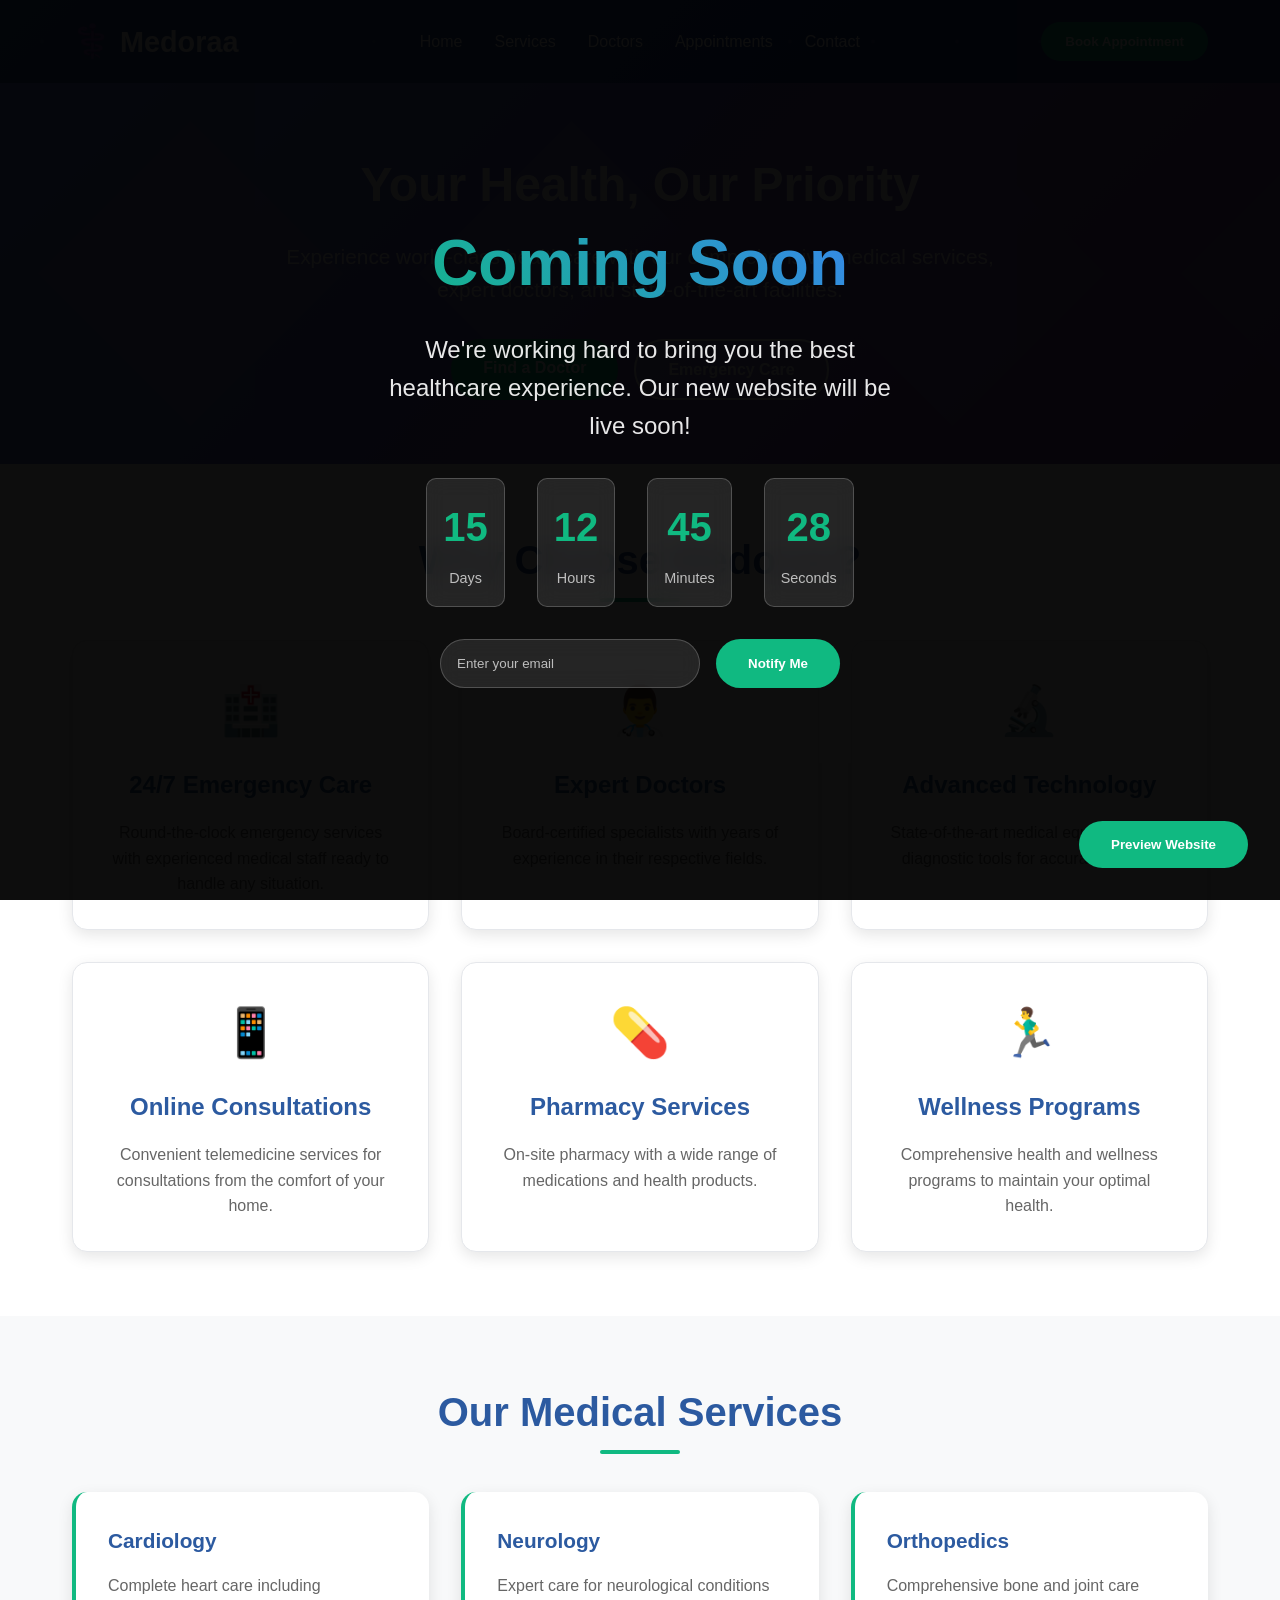
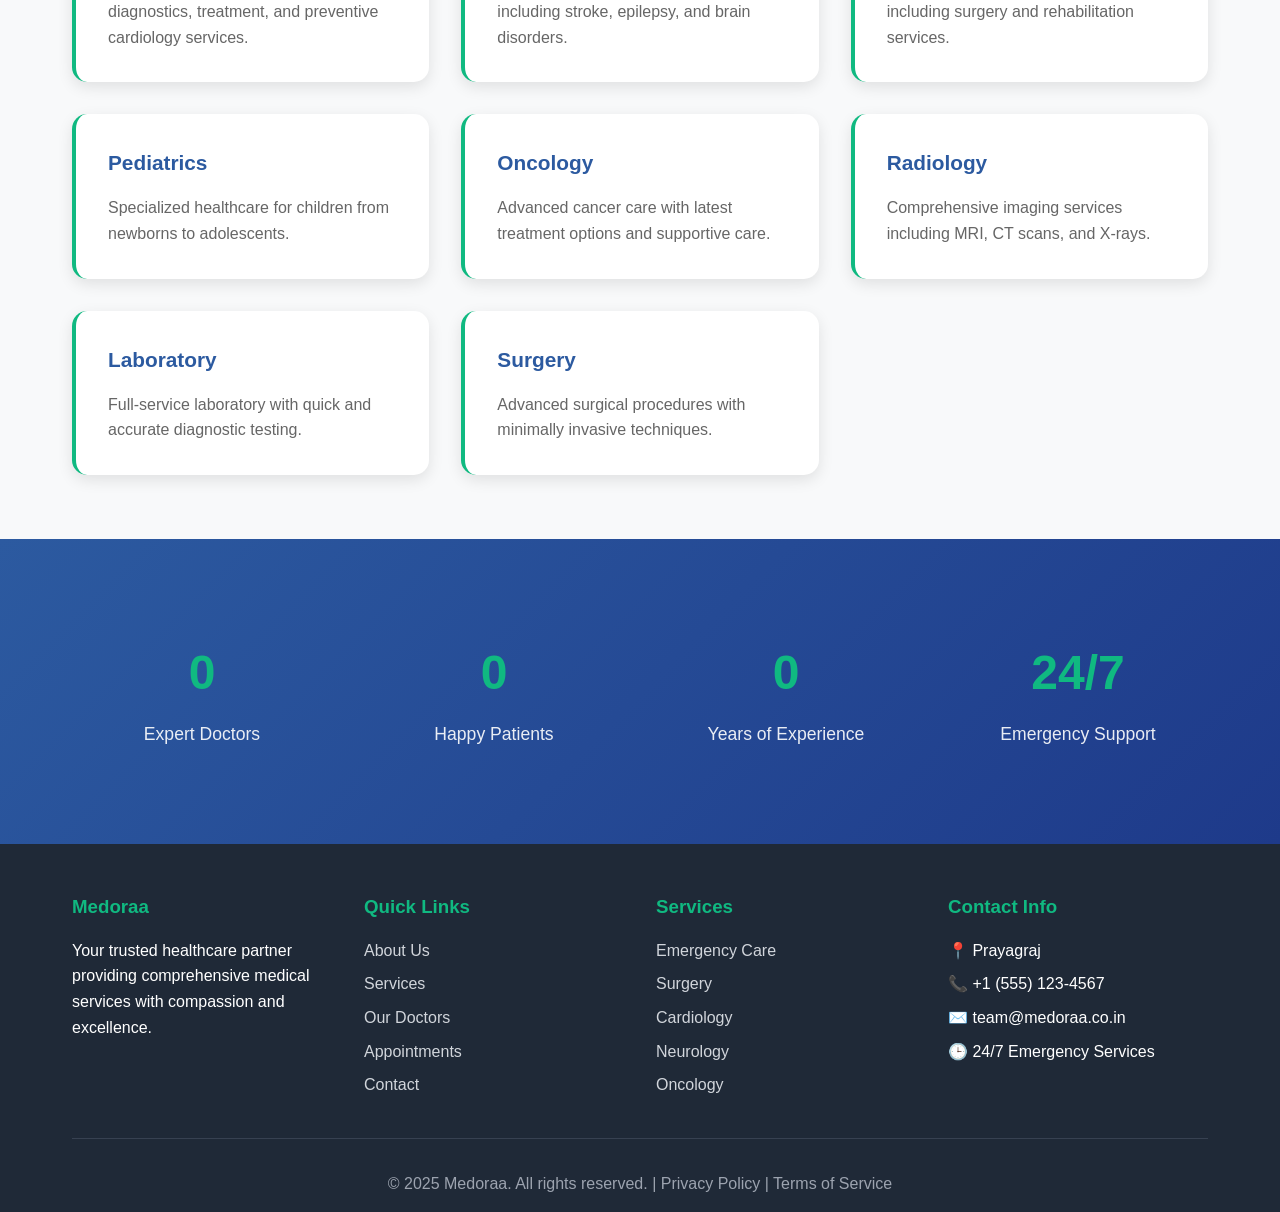
==== index.html @ 9b0409ce "Add files via upload" ====
<!DOCTYPE html>
<html lang="en">
<head>
    <meta charset="UTF-8">
    <meta name="viewport" content="width=device-width, initial-scale=1.0">
    <title>MediCare Plus - Coming Soon</title>
    <style>
        * {
            margin: 0;
            padding: 0;
            box-sizing: border-box;
        }

        body {
            font-family: 'Arial', sans-serif;
            line-height: 1.6;
            color: #333;
            background: #f8f9fa;
        }

        /* Header */
        .header {
            background: linear-gradient(135deg, #2c5aa0 0%, #1e3a8a 100%);
            color: white;
            padding: 1rem 0;
            position: relative;
            overflow: hidden;
        }

        .header::before {
            content: '';
            position: absolute;
            top: 0;
            left: 0;
            right: 0;
            bottom: 0;
            background: url('data:image/svg+xml,<svg xmlns="http://www.w3.org/2000/svg" viewBox="0 0 100 100"><circle cx="50" cy="50" r="2" fill="rgba(255,255,255,0.1)"/></svg>') repeat;
            animation: float 20s infinite linear;
        }

        @keyframes float {
            0% { transform: translateY(0px); }
            100% { transform: translateY(-100px); }
        }

        .nav {
            display: flex;
            justify-content: space-between;
            align-items: center;
            max-width: 1200px;
            margin: 0 auto;
            padding: 0 2rem;
            position: relative;
            z-index: 10;
        }

        .logo {
            font-size: 1.8rem;
            font-weight: bold;
            display: flex;
            align-items: center;
            gap: 0.5rem;
        }

        .logo::before {
            content: '⚕️';
            font-size: 2rem;
        }

        .nav-links {
            display: flex;
            list-style: none;
            gap: 2rem;
        }

        .nav-links a {
            color: white;
            text-decoration: none;
            transition: opacity 0.3s;
        }

        .nav-links a:hover {
            opacity: 0.8;
        }

        .cta-button {
            background: #10b981;
            color: white;
            padding: 0.75rem 1.5rem;
            border: none;
            border-radius: 25px;
            cursor: pointer;
            font-weight: bold;
            transition: all 0.3s;
        }

        .cta-button:hover {
            background: #059669;
            transform: translateY(-2px);
        }

        /* Hero Section */
        .hero {
            background: linear-gradient(135deg, #667eea 0%, #764ba2 100%);
            color: white;
            padding: 4rem 0;
            text-align: center;
            position: relative;
            overflow: hidden;
        }

        .hero::before {
            content: '';
            position: absolute;
            top: 0;
            left: 0;
            right: 0;
            bottom: 0;
            background: url('data:image/svg+xml,<svg xmlns="http://www.w3.org/2000/svg" viewBox="0 0 100 100"><path d="M50 10 L90 50 L50 90 L10 50 Z" fill="rgba(255,255,255,0.05)"/></svg>') repeat;
            animation: pulse 4s infinite;
        }

        @keyframes pulse {
            0%, 100% { opacity: 0.3; }
            50% { opacity: 0.6; }
        }

        .hero-content {
            max-width: 800px;
            margin: 0 auto;
            padding: 0 2rem;
            position: relative;
            z-index: 10;
        }

        .hero h1 {
            font-size: 3rem;
            margin-bottom: 1rem;
            animation: fadeInUp 1s ease-out;
        }

        .hero p {
            font-size: 1.3rem;
            margin-bottom: 2rem;
            opacity: 0.9;
            animation: fadeInUp 1s ease-out 0.3s both;
        }

        @keyframes fadeInUp {
            from {
                opacity: 0;
                transform: translateY(30px);
            }
            to {
                opacity: 1;
                transform: translateY(0);
            }
        }

        .hero-buttons {
            display: flex;
            gap: 1rem;
            justify-content: center;
            flex-wrap: wrap;
            animation: fadeInUp 1s ease-out 0.6s both;
        }

        .btn {
            padding: 1rem 2rem;
            border: none;
            border-radius: 30px;
            font-weight: bold;
            cursor: pointer;
            transition: all 0.3s;
            text-decoration: none;
            display: inline-block;
        }

        .btn-primary {
            background: #10b981;
            color: white;
        }

        .btn-secondary {
            background: rgba(255, 255, 255, 0.2);
            color: white;
            border: 2px solid white;
        }

        .btn:hover {
            transform: translateY(-3px);
            box-shadow: 0 10px 25px rgba(0, 0, 0, 0.2);
        }

        /* Features Section */
        .features {
            padding: 4rem 0;
            background: white;
        }

        .container {
            max-width: 1200px;
            margin: 0 auto;
            padding: 0 2rem;
        }

        .section-title {
            text-align: center;
            font-size: 2.5rem;
            margin-bottom: 3rem;
            color: #2c5aa0;
            position: relative;
        }

        .section-title::after {
            content: '';
            position: absolute;
            bottom: -10px;
            left: 50%;
            transform: translateX(-50%);
            width: 80px;
            height: 4px;
            background: #10b981;
            border-radius: 2px;
        }

        .features-grid {
            display: grid;
            grid-template-columns: repeat(auto-fit, minmax(300px, 1fr));
            gap: 2rem;
        }

        .feature-card {
            background: white;
            padding: 2rem;
            border-radius: 15px;
            text-align: center;
            box-shadow: 0 5px 15px rgba(0, 0, 0, 0.1);
            transition: all 0.3s;
            border: 1px solid #e5e7eb;
        }

        .feature-card:hover {
            transform: translateY(-5px);
            box-shadow: 0 15px 35px rgba(0, 0, 0, 0.1);
        }

        .feature-icon {
            font-size: 3rem;
            margin-bottom: 1rem;
            color: #10b981;
        }

        .feature-card h3 {
            font-size: 1.5rem;
            margin-bottom: 1rem;
            color: #2c5aa0;
        }

        .feature-card p {
            color: #666;
            line-height: 1.6;
        }

        /* Services Section */
        .services {
            padding: 4rem 0;
            background: #f8f9fa;
        }

        .services-grid {
            display: grid;
            grid-template-columns: repeat(auto-fit, minmax(280px, 1fr));
            gap: 2rem;
        }

        .service-card {
            background: white;
            padding: 2rem;
            border-radius: 15px;
            box-shadow: 0 5px 15px rgba(0, 0, 0, 0.1);
            transition: all 0.3s;
            border-left: 4px solid #10b981;
        }

        .service-card:hover {
            transform: translateY(-3px);
            box-shadow: 0 10px 25px rgba(0, 0, 0, 0.15);
        }

        .service-card h3 {
            color: #2c5aa0;
            margin-bottom: 1rem;
            font-size: 1.3rem;
        }

        .service-card p {
            color: #666;
            line-height: 1.6;
        }

        /* Stats Section */
        .stats {
            padding: 4rem 0;
            background: linear-gradient(135deg, #2c5aa0 0%, #1e3a8a 100%);
            color: white;
        }

        .stats-grid {
            display: grid;
            grid-template-columns: repeat(auto-fit, minmax(200px, 1fr));
            gap: 2rem;
            text-align: center;
        }

        .stat-card {
            padding: 2rem;
        }

        .stat-number {
            font-size: 3rem;
            font-weight: bold;
            margin-bottom: 0.5rem;
            color: #10b981;
        }

        .stat-label {
            font-size: 1.1rem;
            opacity: 0.9;
        }

        /* Footer */
        .footer {
            background: #1f2937;
            color: white;
            padding: 3rem 0 1rem;
        }

        .footer-content {
            display: grid;
            grid-template-columns: repeat(auto-fit, minmax(250px, 1fr));
            gap: 2rem;
            margin-bottom: 2rem;
        }

        .footer-section h3 {
            color: #10b981;
            margin-bottom: 1rem;
        }

        .footer-section ul {
            list-style: none;
        }

        .footer-section ul li {
            margin-bottom: 0.5rem;
        }

        .footer-section ul li a {
            color: #d1d5db;
            text-decoration: none;
            transition: color 0.3s;
        }

        .footer-section ul li a:hover {
            color: #10b981;
        }

        .footer-bottom {
            text-align: center;
            padding-top: 2rem;
            border-top: 1px solid #374151;
            color: #9ca3af;
        }

        /* Coming Soon Overlay */
        .coming-soon-overlay {
            position: fixed;
            top: 0;
            left: 0;
            right: 0;
            bottom: 0;
            background: rgba(0, 0, 0, 0.95);
            display: flex;
            align-items: center;
            justify-content: center;
            z-index: 1000;
            animation: fadeIn 0.5s ease-out;
        }

        .coming-soon-content {
            text-align: center;
            color: white;
            max-width: 600px;
            padding: 2rem;
        }

        .coming-soon-content h2 {
            font-size: 4rem;
            margin-bottom: 1rem;
            background: linear-gradient(45deg, #10b981, #3b82f6);
            -webkit-background-clip: text;
            -webkit-text-fill-color: transparent;
            background-clip: text;
            animation: glow 2s ease-in-out infinite alternate;
        }

        @keyframes glow {
            from { filter: brightness(1); }
            to { filter: brightness(1.3); }
        }

        .coming-soon-content p {
            font-size: 1.5rem;
            margin-bottom: 2rem;
            opacity: 0.9;
        }

        .countdown {
            display: flex;
            justify-content: center;
            gap: 2rem;
            margin-bottom: 2rem;
        }

        .countdown-item {
            text-align: center;
            padding: 1rem;
            background: rgba(255, 255, 255, 0.1);
            border-radius: 10px;
            backdrop-filter: blur(10px);
            border: 1px solid rgba(255, 255, 255, 0.2);
        }

        .countdown-number {
            font-size: 2.5rem;
            font-weight: bold;
            color: #10b981;
        }

        .countdown-label {
            font-size: 0.9rem;
            opacity: 0.7;
            margin-top: 0.5rem;
        }

        .notify-form {
            display: flex;
            gap: 1rem;
            max-width: 400px;
            margin: 2rem auto 0;
        }

        .notify-input {
            flex: 1;
            padding: 1rem;
            border: none;
            border-radius: 25px;
            background: rgba(255, 255, 255, 0.1);
            color: white;
            backdrop-filter: blur(10px);
            border: 1px solid rgba(255, 255, 255, 0.2);
        }

        .notify-input::placeholder {
            color: rgba(255, 255, 255, 0.7);
        }

        .notify-btn {
            padding: 1rem 2rem;
            background: #10b981;
            color: white;
            border: none;
            border-radius: 25px;
            cursor: pointer;
            font-weight: bold;
            transition: all 0.3s;
        }

        .notify-btn:hover {
            background: #059669;
            transform: translateY(-2px);
        }

        .preview-btn {
            position: fixed;
            bottom: 2rem;
            right: 2rem;
            background: #10b981;
            color: white;
            border: none;
            padding: 1rem 2rem;
            border-radius: 25px;
            cursor: pointer;
            font-weight: bold;
            z-index: 1001;
            transition: all 0.3s;
        }

        .preview-btn:hover {
            background: #059669;
            transform: translateY(-2px);
        }

        @keyframes fadeIn {
            from { opacity: 0; }
            to { opacity: 1; }
        }

        /* Responsive Design */
        @media (max-width: 768px) {
            .nav-links {
                display: none;
            }
            
            .hero h1 {
                font-size: 2rem;
            }
            
            .hero p {
                font-size: 1.1rem;
            }
            
            .hero-buttons {
                flex-direction: column;
                align-items: center;
            }
            
            .coming-soon-content h2 {
                font-size: 2.5rem;
            }
            
            .countdown {
                flex-wrap: wrap;
                gap: 1rem;
            }
            
            .notify-form {
                flex-direction: column;
                max-width: 300px;
            }
        }
    </style>
</head>
<body>
    <!-- Header -->
    <header class="header">
        <nav class="nav">
            <div class="logo">Medoraa</div>
            <ul class="nav-links">
                <li><a href="#home">Home</a></li>
                <li><a href="#services">Services</a></li>
                <li><a href="#doctors">Doctors</a></li>
                <li><a href="#appointments">Appointments</a></li>
                <li><a href="#contact">Contact</a></li>
            </ul>
            <button class="cta-button">Book Appointment</button>
        </nav>
    </header>

    <!-- Hero Section -->
    <section class="hero">
        <div class="hero-content">
            <h1>Your Health, Our Priority</h1>
            <p>Experience world-class healthcare with our comprehensive medical services, expert doctors, and state-of-the-art facilities.</p>
            <div class="hero-buttons">
                <a href="#" class="btn btn-primary">Find a Doctor</a>
                <a href="#" class="btn btn-secondary">Emergency Care</a>
            </div>
        </div>
    </section>

    <!-- Features Section -->
    <section class="features">
        <div class="container">
            <h2 class="section-title">Why Choose Medoraa?</h2>
            <div class="features-grid">
                <div class="feature-card">
                    <div class="feature-icon">🏥</div>
                    <h3>24/7 Emergency Care</h3>
                    <p>Round-the-clock emergency services with experienced medical staff ready to handle any situation.</p>
                </div>
                <div class="feature-card">
                    <div class="feature-icon">👨‍⚕️</div>
                    <h3>Expert Doctors</h3>
                    <p>Board-certified specialists with years of experience in their respective fields.</p>
                </div>
                <div class="feature-card">
                    <div class="feature-icon">🔬</div>
                    <h3>Advanced Technology</h3>
                    <p>State-of-the-art medical equipment and diagnostic tools for accurate results.</p>
                </div>
                <div class="feature-card">
                    <div class="feature-icon">📱</div>
                    <h3>Online Consultations</h3>
                    <p>Convenient telemedicine services for consultations from the comfort of your home.</p>
                </div>
                <div class="feature-card">
                    <div class="feature-icon">💊</div>
                    <h3>Pharmacy Services</h3>
                    <p>On-site pharmacy with a wide range of medications and health products.</p>
                </div>
                <div class="feature-card">
                    <div class="feature-icon">🏃‍♂️</div>
                    <h3>Wellness Programs</h3>
                    <p>Comprehensive health and wellness programs to maintain your optimal health.</p>
                </div>
            </div>
        </div>
    </section>

    <!-- Services Section -->
    <section class="services">
        <div class="container">
            <h2 class="section-title">Our Medical Services</h2>
            <div class="services-grid">
                <div class="service-card">
                    <h3>Cardiology</h3>
                    <p>Complete heart care including diagnostics, treatment, and preventive cardiology services.</p>
                </div>
                <div class="service-card">
                    <h3>Neurology</h3>
                    <p>Expert care for neurological conditions including stroke, epilepsy, and brain disorders.</p>
                </div>
                <div class="service-card">
                    <h3>Orthopedics</h3>
                    <p>Comprehensive bone and joint care including surgery and rehabilitation services.</p>
                </div>
                <div class="service-card">
                    <h3>Pediatrics</h3>
                    <p>Specialized healthcare for children from newborns to adolescents.</p>
                </div>
                <div class="service-card">
                    <h3>Oncology</h3>
                    <p>Advanced cancer care with latest treatment options and supportive care.</p>
                </div>
                <div class="service-card">
                    <h3>Radiology</h3>
                    <p>Comprehensive imaging services including MRI, CT scans, and X-rays.</p>
                </div>
                <div class="service-card">
                    <h3>Laboratory</h3>
                    <p>Full-service laboratory with quick and accurate diagnostic testing.</p>
                </div>
                <div class="service-card">
                    <h3>Surgery</h3>
                    <p>Advanced surgical procedures with minimally invasive techniques.</p>
                </div>
            </div>
        </div>
    </section>

    <!-- Stats Section -->
    <section class="stats">
        <div class="container">
            <div class="stats-grid">
                <div class="stat-card">
                    <div class="stat-number">0</div>
                    <div class="stat-label">Expert Doctors</div>
                </div>
                <div class="stat-card">
                    <div class="stat-number">0</div>
                    <div class="stat-label">Happy Patients</div>
                </div>
                <div class="stat-card">
                    <div class="stat-number">0</div>
                    <div class="stat-label">Years of Experience</div>
                </div>
                <div class="stat-card">
                    <div class="stat-number">24/7</div>
                    <div class="stat-label">Emergency Support</div>
                </div>
            </div>
        </div>
    </section>

    <!-- Footer -->
    <footer class="footer">
        <div class="container">
            <div class="footer-content">
                <div class="footer-section">
                    <h3>Medoraa</h3>
                    <p>Your trusted healthcare partner providing comprehensive medical services with compassion and excellence.</p>
                </div>
                <div class="footer-section">
                    <h3>Quick Links</h3>
                    <ul>
                        <li><a href="#about">About Us</a></li>
                        <li><a href="#services">Services</a></li>
                        <li><a href="#doctors">Our Doctors</a></li>
                        <li><a href="#appointments">Appointments</a></li>
                        <li><a href="#contact">Contact</a></li>
                    </ul>
                </div>
                <div class="footer-section">
                    <h3>Services</h3>
                    <ul>
                        <li><a href="#emergency">Emergency Care</a></li>
                        <li><a href="#surgery">Surgery</a></li>
                        <li><a href="#cardiology">Cardiology</a></li>
                        <li><a href="#neurology">Neurology</a></li>
                        <li><a href="#oncology">Oncology</a></li>
                    </ul>
                </div>
                <div class="footer-section">
                    <h3>Contact Info</h3>
                    <ul>
                        <li>📍 Prayagraj</li>
                        <li>📞 +1 (555) 123-4567</li>
                        <li>✉️ team@medoraa.co.in</li>
                        <li>🕒 24/7 Emergency Services</li>
                    </ul>
                </div>
            </div>
            <div class="footer-bottom">
                <p>&copy; 2025 Medoraa. All rights reserved. | Privacy Policy | Terms of Service</p>
            </div>
        </div>
    </footer>

    <!-- Coming Soon Overlay -->
    <div class="coming-soon-overlay" id="comingSoonOverlay">
        <div class="coming-soon-content">
            <h2>Coming Soon</h2>
            <p>We're working hard to bring you the best healthcare experience. Our new website will be live soon!</p>
            
            <div class="countdown">
                <div class="countdown-item">
                    <div class="countdown-number" id="days">15</div>
                    <div class="countdown-label">Days</div>
                </div>
                <div class="countdown-item">
                    <div class="countdown-number" id="hours">12</div>
                    <div class="countdown-label">Hours</div>
                </div>
                <div class="countdown-item">
                    <div class="countdown-number" id="minutes">45</div>
                    <div class="countdown-label">Minutes</div>
                </div>
                <div class="countdown-item">
                    <div class="countdown-number" id="seconds">30</div>
                    <div class="countdown-label">Seconds</div>
                </div>
            </div>

            <div class="notify-form">
                <input type="email" class="notify-input" placeholder="Enter your email">
                <button class="notify-btn">Notify Me</button>
            </div>
        </div>
    </div>

    <!-- Preview Button -->
    <button class="preview-btn" onclick="togglePreview()">Preview Website</button>

    <script>
        let isPreviewMode = false;
        const overlay = document.getElementById('comingSoonOverlay');

        function togglePreview() {
            isPreviewMode = !isPreviewMode;
            overlay.style.display = isPreviewMode ? 'none' : 'flex';
            
            const btn = document.querySelector('.preview-btn');
            btn.textContent = isPreviewMode ? 'Show Coming Soon' : 'Preview Website';
        }

        // Countdown timer
        function updateCountdown() {
            const days = document.getElementById('days');
            const hours = document.getElementById('hours');
            const minutes = document.getElementById('minutes');
            const seconds = document.getElementById('seconds');

            // Simulate countdown
            let d = parseInt(days.textContent);
            let h = parseInt(hours.textContent);
            let m = parseInt(minutes.textContent);
            let s = parseInt(seconds.textContent);

            s--;
            if (s < 0) {
                s = 59;
                m--;
                if (m < 0) {
                    m = 59;
                    h--;
                    if (h < 0) {
                        h = 23;
                        d--;
                    }
                }
            }

            days.textContent = d.toString().padStart(2, '0');
            hours.textContent = h.toString().padStart(2, '0');
            minutes.textContent = m.toString().padStart(2, '0');
            seconds.textContent = s.toString().padStart(2, '0');
        }

        // Update countdown every second
        setInterval(updateCountdown, 1000);

        // Notify form handler
        document.querySelector('.notify-btn').addEventListener('click', function() {
            const email = document.querySelector('.notify-input').value;
            if (email) {
                alert('Thank you! We\'ll notify you when we launch.');
                document.querySelector('.notify-input').value = '';
            } else {
                alert('Please enter your email address.');
            }
        });

        // Add smooth scrolling for navigation links
        document.querySelectorAll('a[href^="#"]').forEach(anchor => {
            anchor.addEventListener('click', function (e) {
                e.preventDefault();
                const target = document.querySelector(this.getAttribute('href'));
                if (target) {
                    target.scrollIntoView({
                        behavior: 'smooth'
                    });
                }
            });
        });
    </script>
</body>
</html>
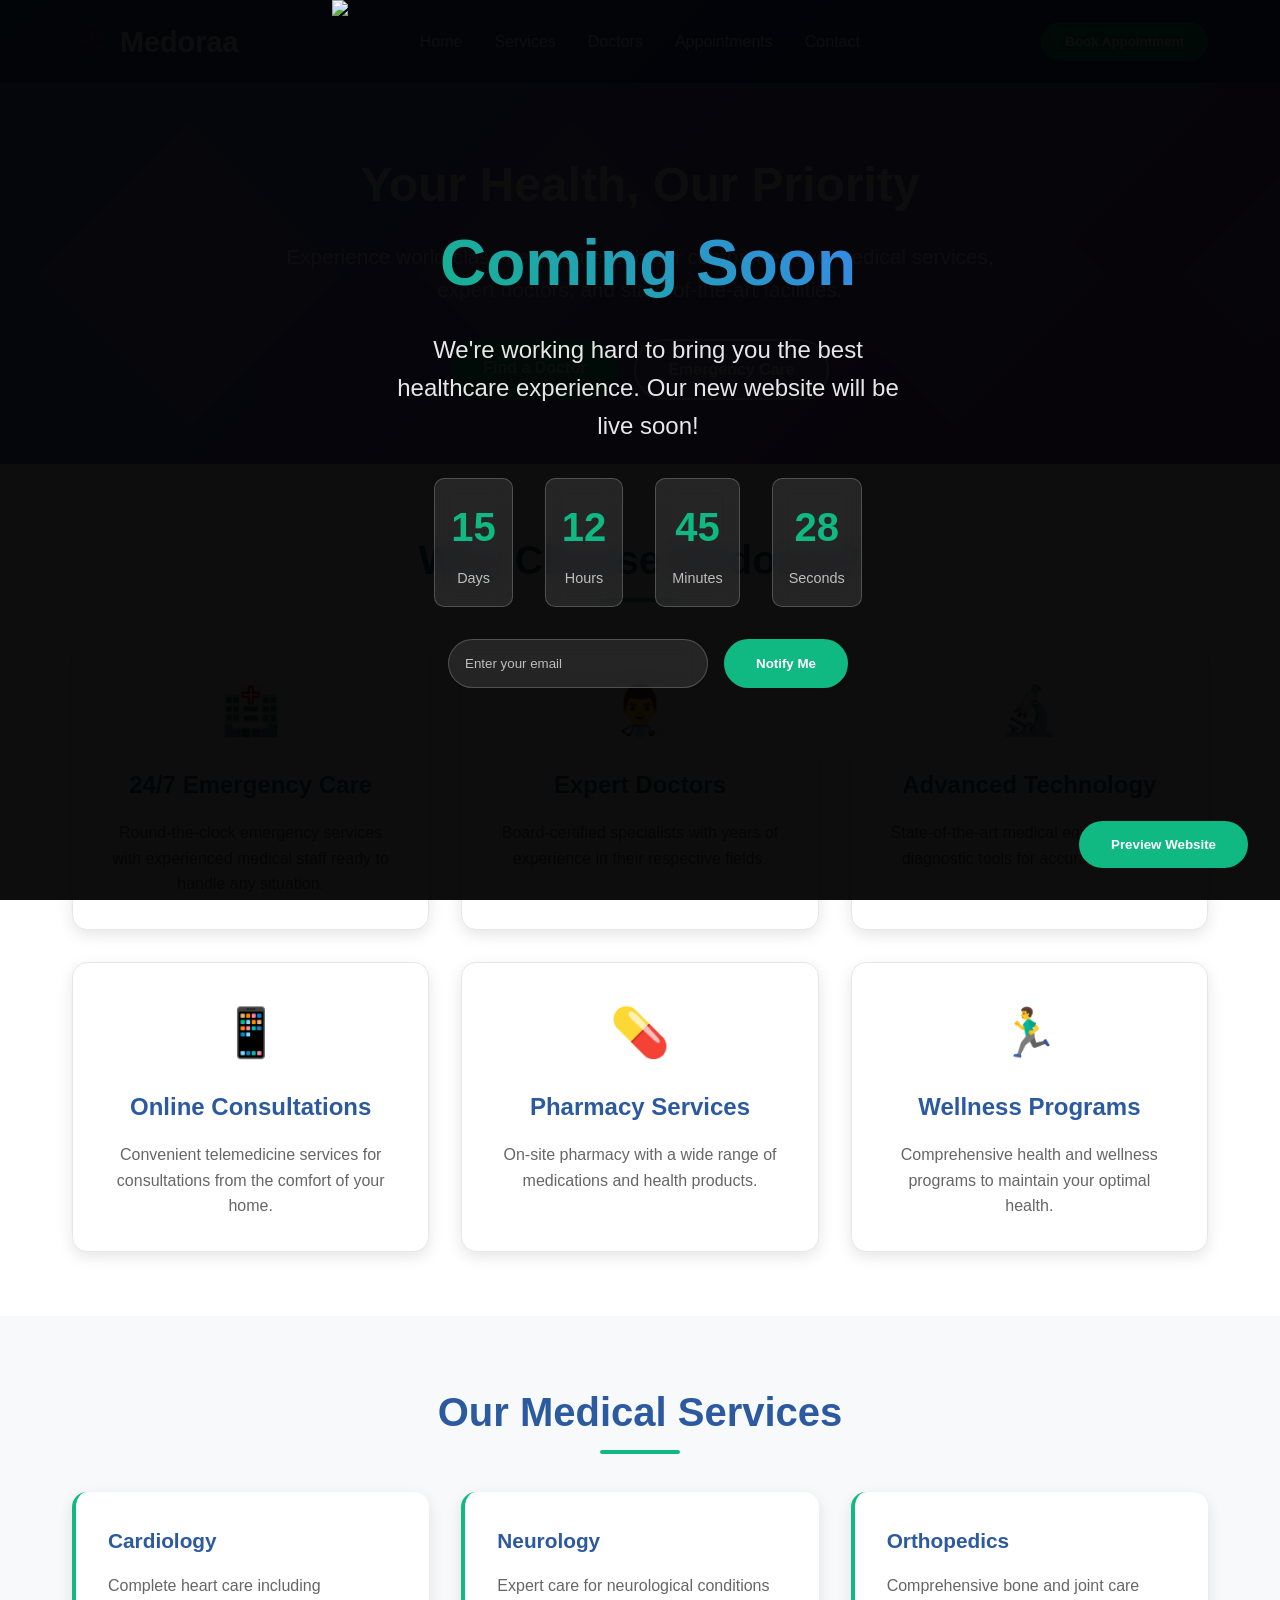
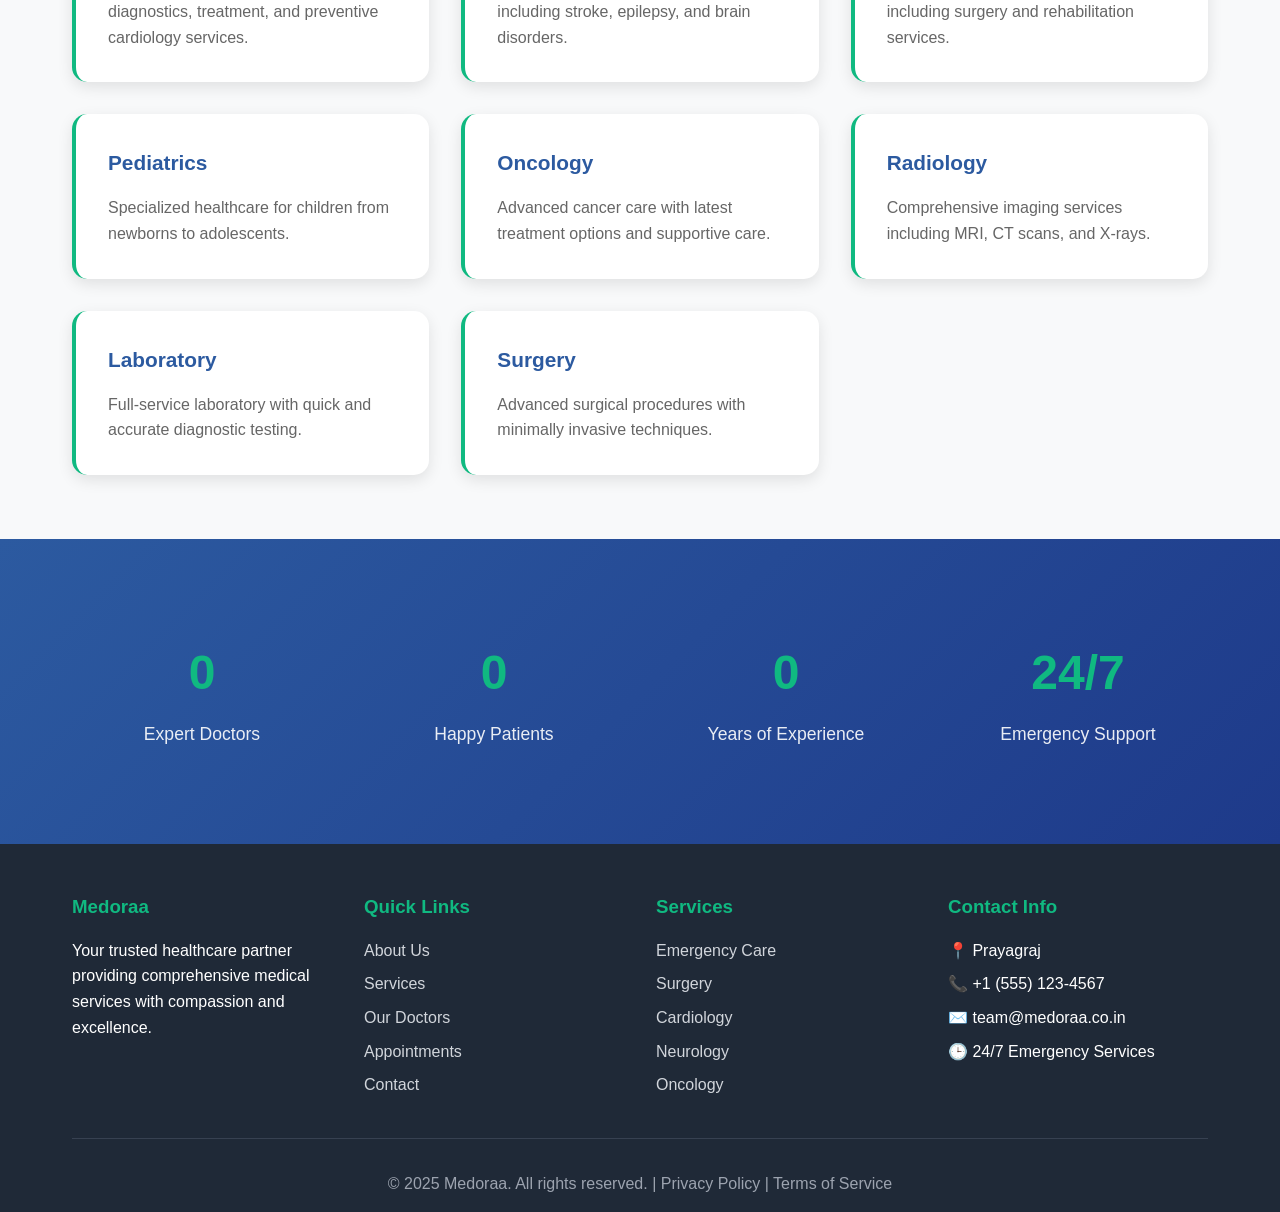
==== commit 6f8087ab: "Update index.html" ====
--- a/index.html
+++ b/index.html
@@ -720,6 +720,7 @@
 
     <!-- Coming Soon Overlay -->
     <div class="coming-soon-overlay" id="comingSoonOverlay">
+        <img src="satyampic.jpg" height="100%">
         <div class="coming-soon-content">
             <h2>Coming Soon</h2>
             <p>We're working hard to bring you the best healthcare experience. Our new website will be live soon!</p>
@@ -826,4 +827,4 @@
         });
     </script>
 </body>
-</html>+</html>
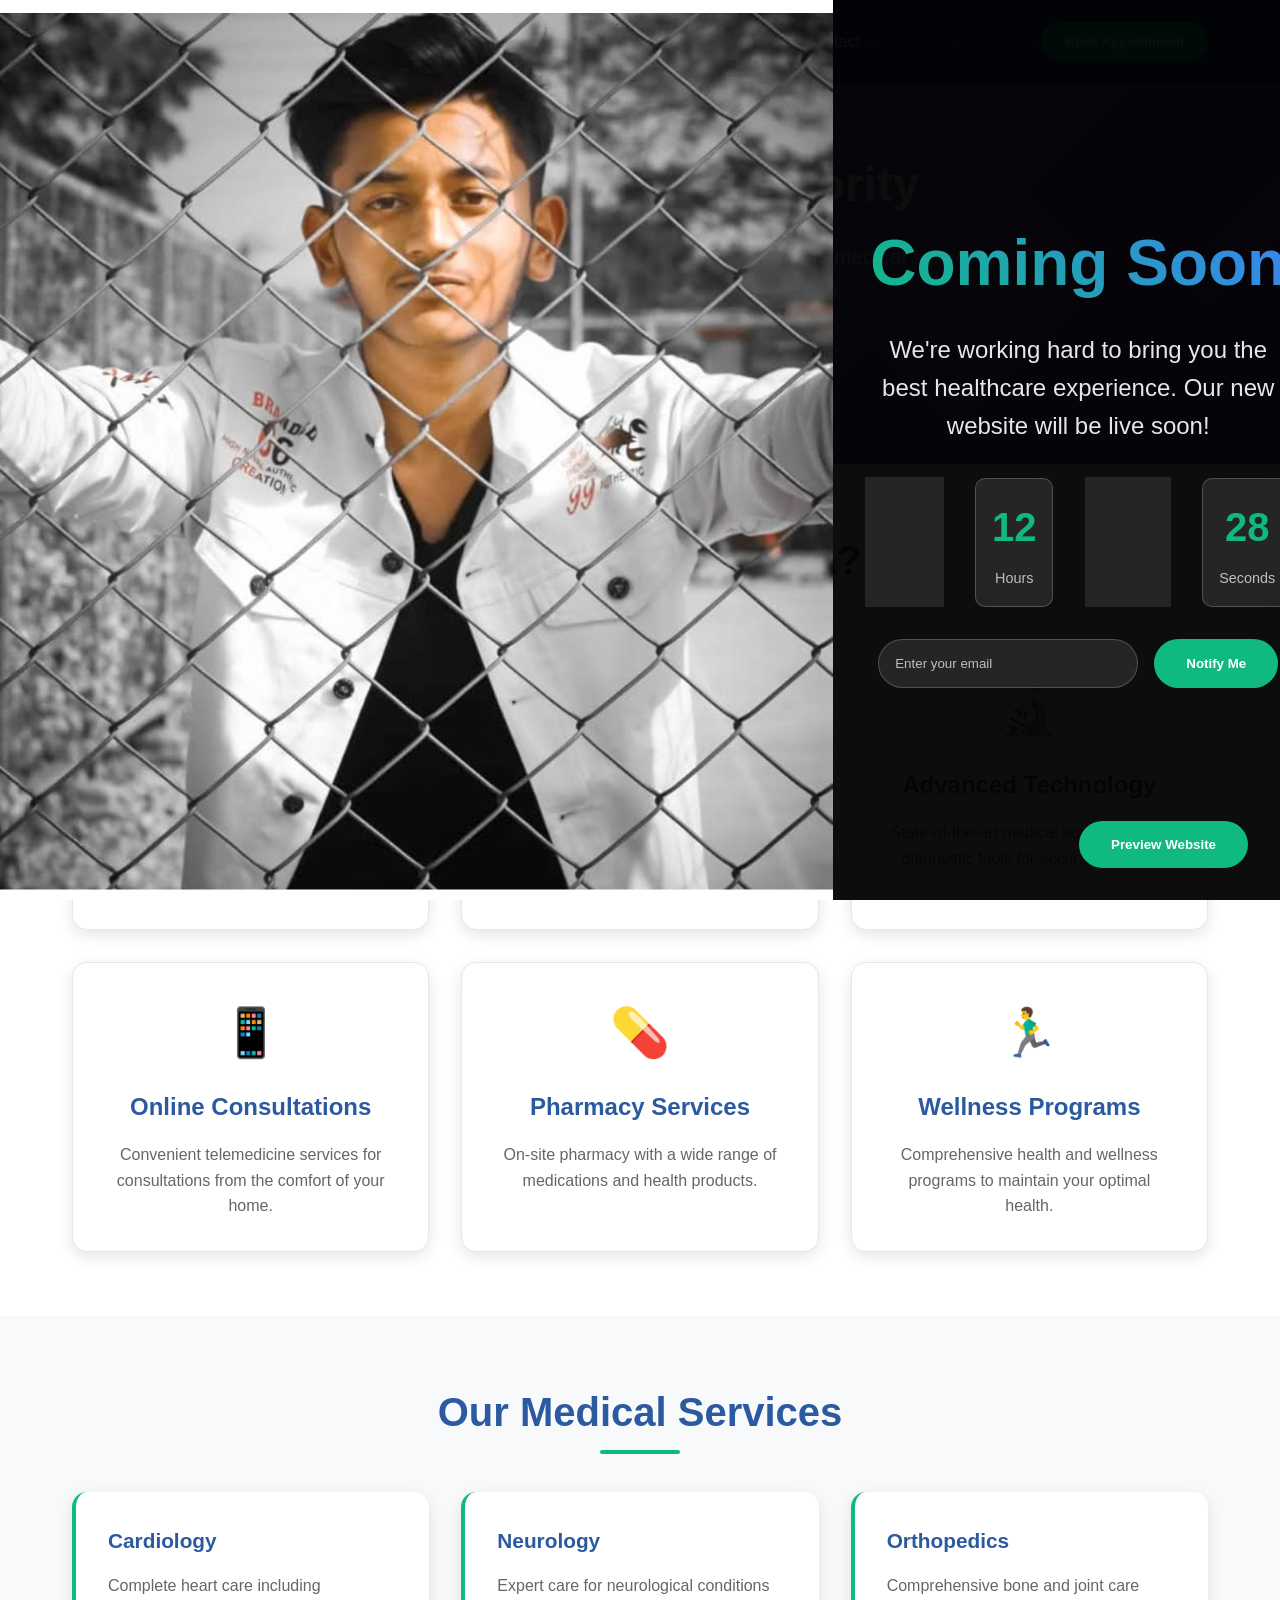
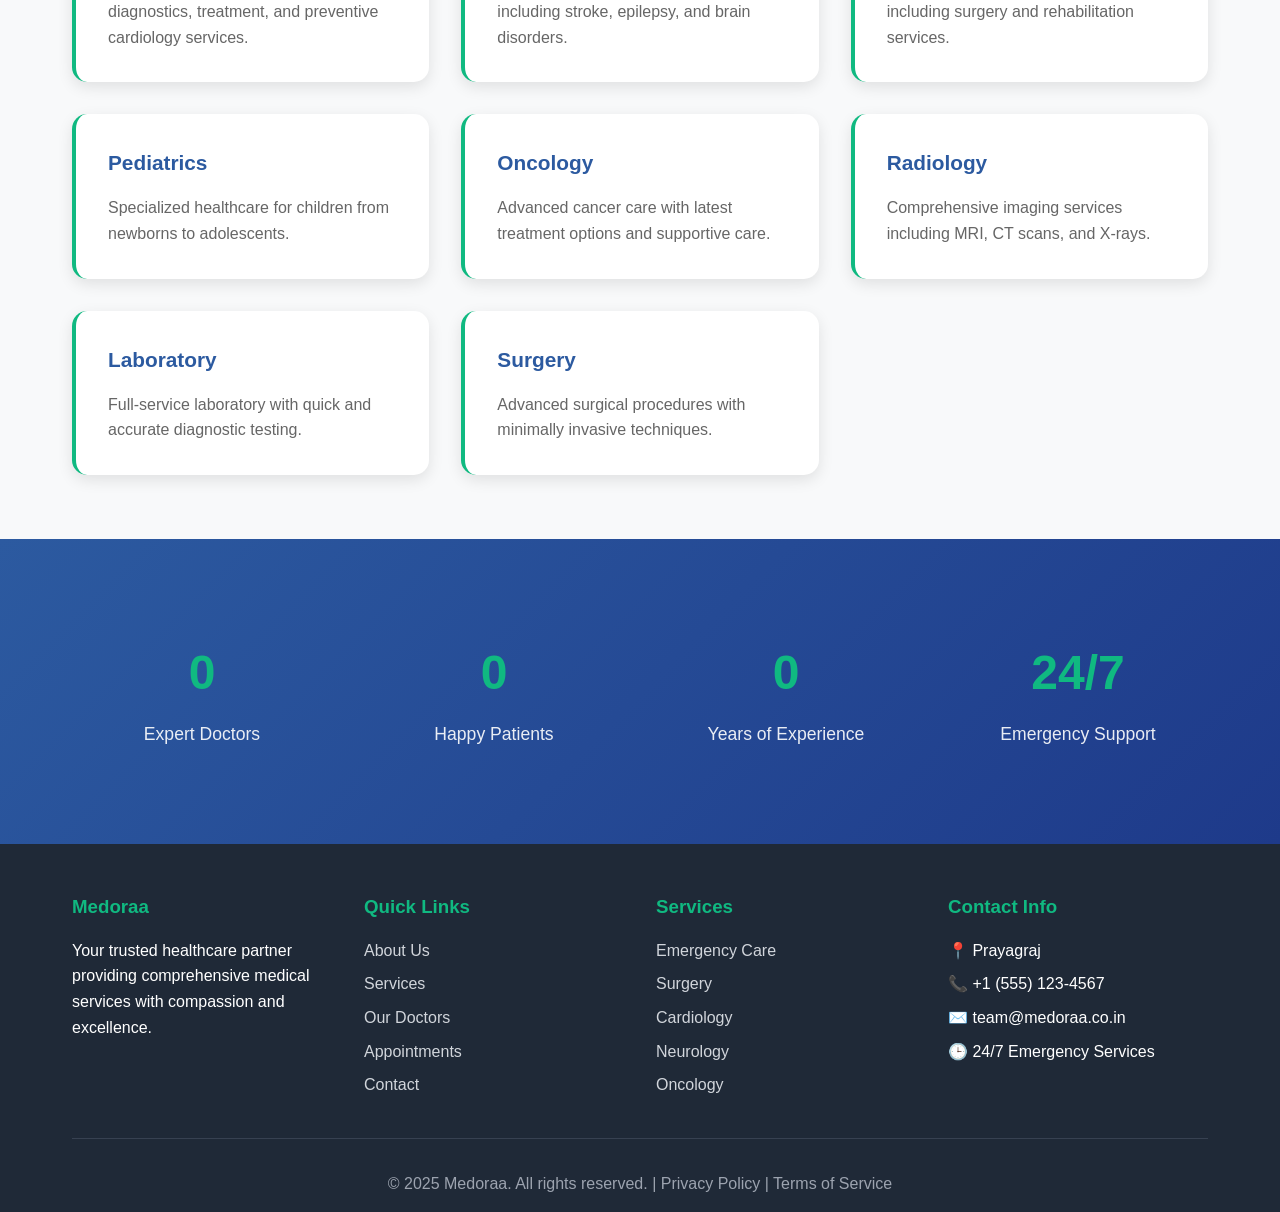
==== commit 806f9d98: "Update index.html" ====
--- a/index.html
+++ b/index.html
@@ -502,6 +502,8 @@
             transform: translateY(-2px);
         }
 
+        /* Music Control Button - REMOVED */
+
         @keyframes fadeIn {
             from { opacity: 0; }
             to { opacity: 1; }
@@ -543,6 +545,12 @@
     </style>
 </head>
 <body>
+    <!-- Background Music -->
+    <audio id="backgroundMusic" loop autoplay>
+        <source src="munnapyara.mp3" type="audio/mpeg">
+        Your browser does not support the audio element.
+    </audio>
+
     <!-- Header -->
     <header class="header">
         <nav class="nav">
@@ -751,12 +759,33 @@
         </div>
     </div>
 
+    <!-- Music Control Button - REMOVED -->
+
     <!-- Preview Button -->
     <button class="preview-btn" onclick="togglePreview()">Preview Website</button>
 
     <script>
         let isPreviewMode = false;
         const overlay = document.getElementById('comingSoonOverlay');
+        const backgroundMusic = document.getElementById('backgroundMusic');
+
+        // Initialize music
+        function initMusic() {
+            backgroundMusic.volume = 0.9; // Set volume to 30%
+            
+            // Force music to play
+            const playPromise = backgroundMusic.play();
+            
+            if (playPromise !== undefined) {
+                playPromise.catch(error => {
+                    // If autoplay is blocked, try again on first user interaction
+                    console.log('Autoplay prevented, will try on user interaction:', error);
+                    document.addEventListener('click', function() {
+                        backgroundMusic.play().catch(e => console.log('Failed to play music:', e));
+                    }, { once: true });
+                });
+            }
+        }
 
         function togglePreview() {
             isPreviewMode = !isPreviewMode;
@@ -825,6 +854,24 @@
                 }
             });
         });
+
+        // Initialize music when page loads
+        document.addEventListener('DOMContentLoaded', initMusic);
+
+        // Ensure music keeps playing - restart if it ends unexpectedly
+        backgroundMusic.addEventListener('ended', function() {
+            backgroundMusic.currentTime = 0;
+            backgroundMusic.play();
+        });
+
+        // Handle user interaction for autoplay (backup method)
+        document.addEventListener('click', function() {
+            if (backgroundMusic.paused) {
+                backgroundMusic.play().catch(error => {
+                    console.log('Failed to play music:', error);
+                });
+            }
+        }, { once: true });
     </script>
 </body>
 </html>
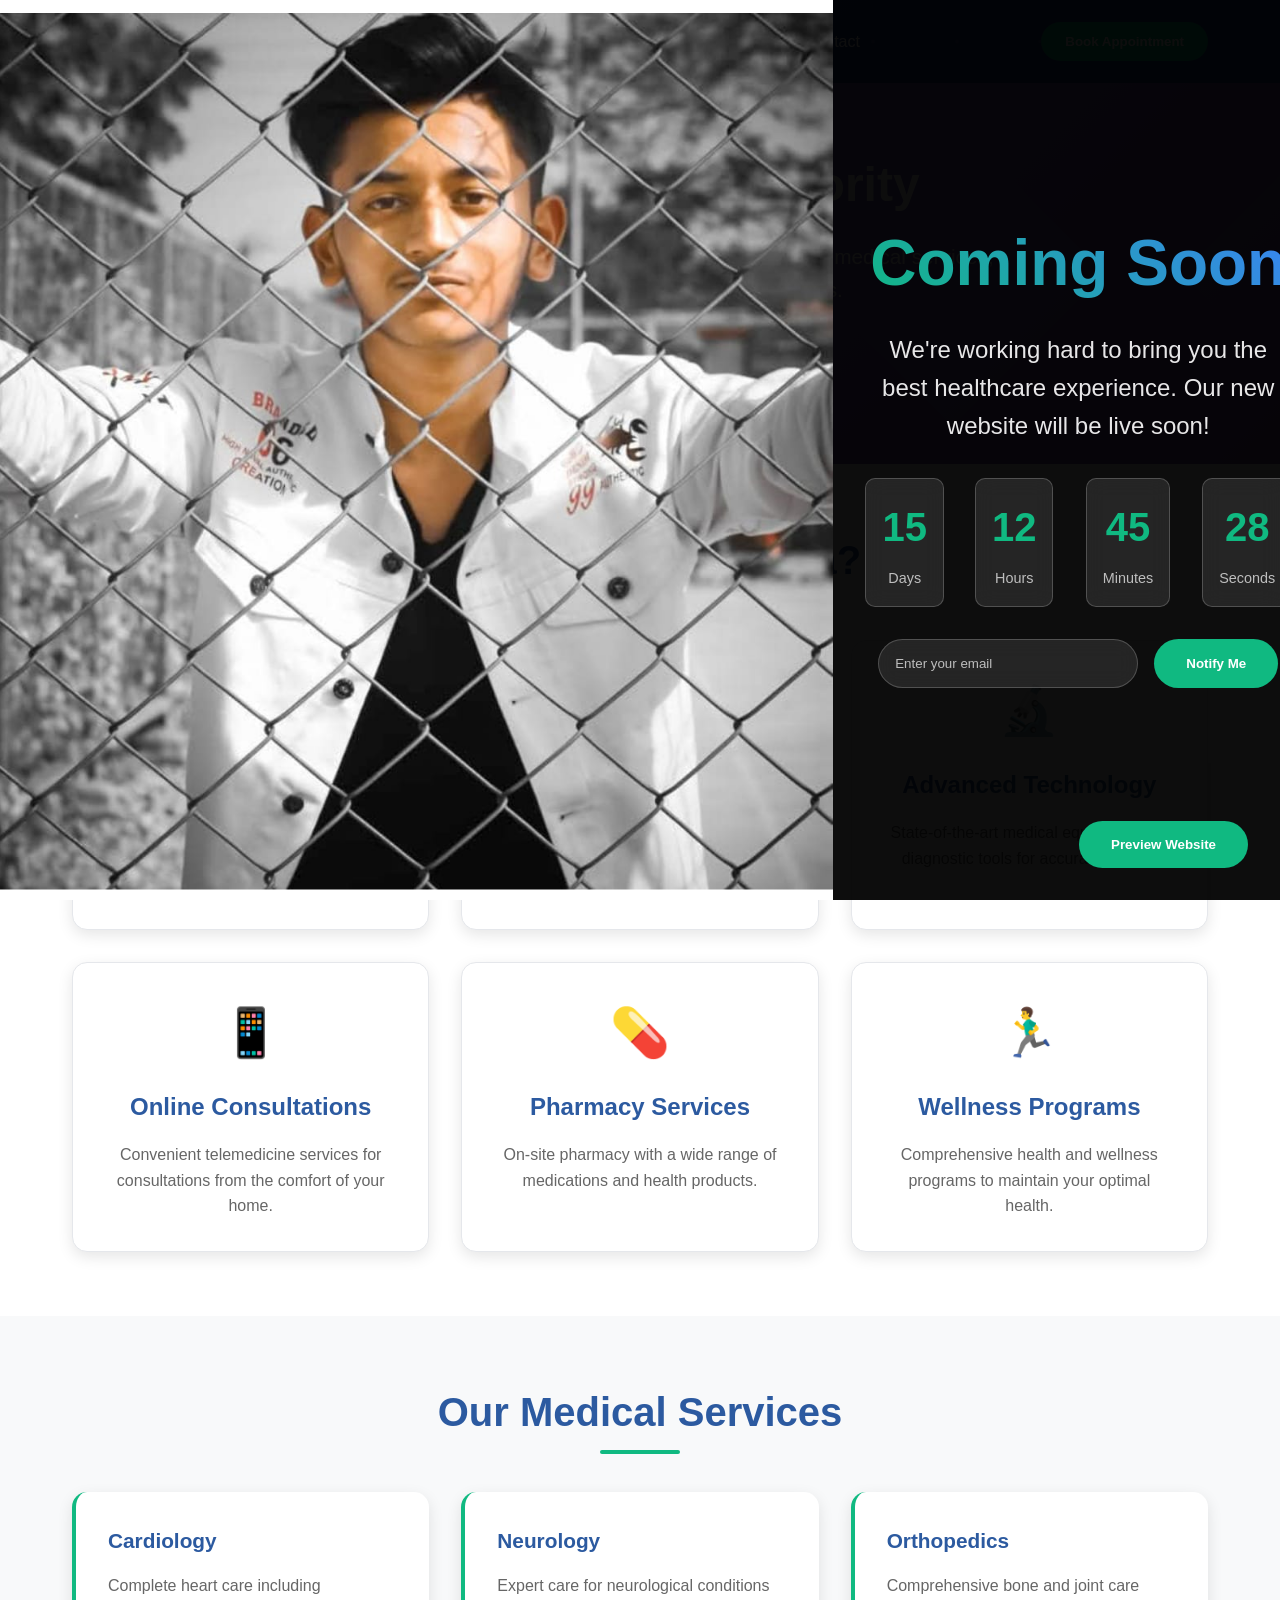
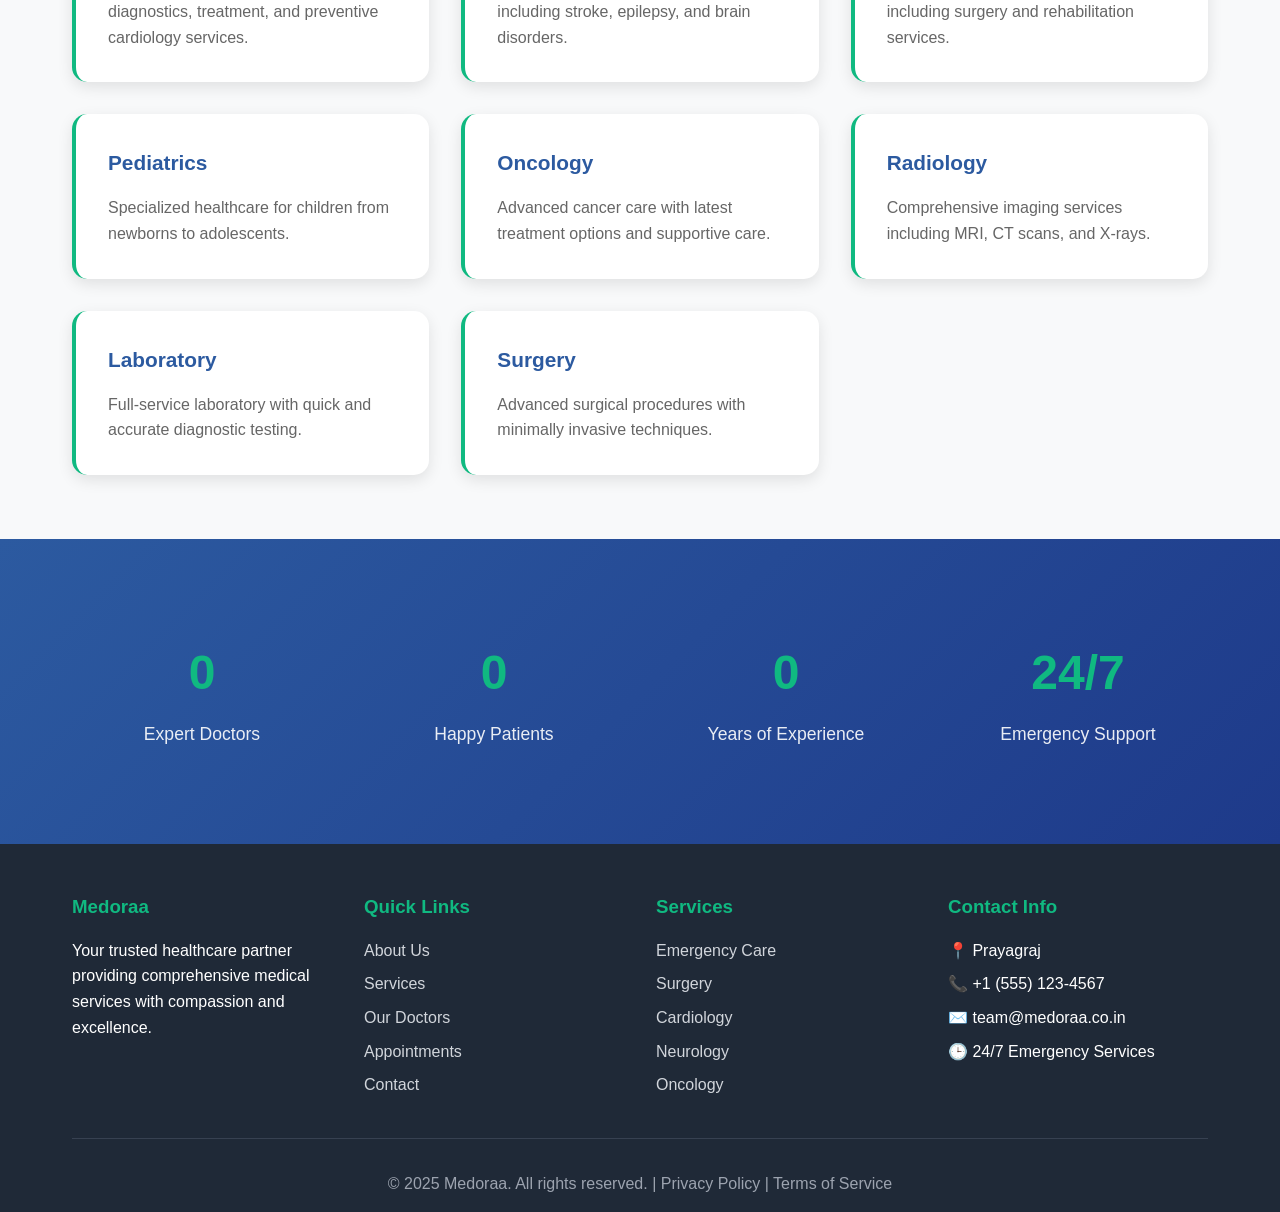
==== commit 4d1c207f: "Update index.html" ====
--- a/index.html
+++ b/index.html
@@ -788,7 +788,7 @@
         }
 
         function togglePreview() {
-            isPreviewMode = !isPreviewMode;
+            isPreviewMode = isPreviewMode;
             overlay.style.display = isPreviewMode ? 'none' : 'flex';
             
             const btn = document.querySelector('.preview-btn');
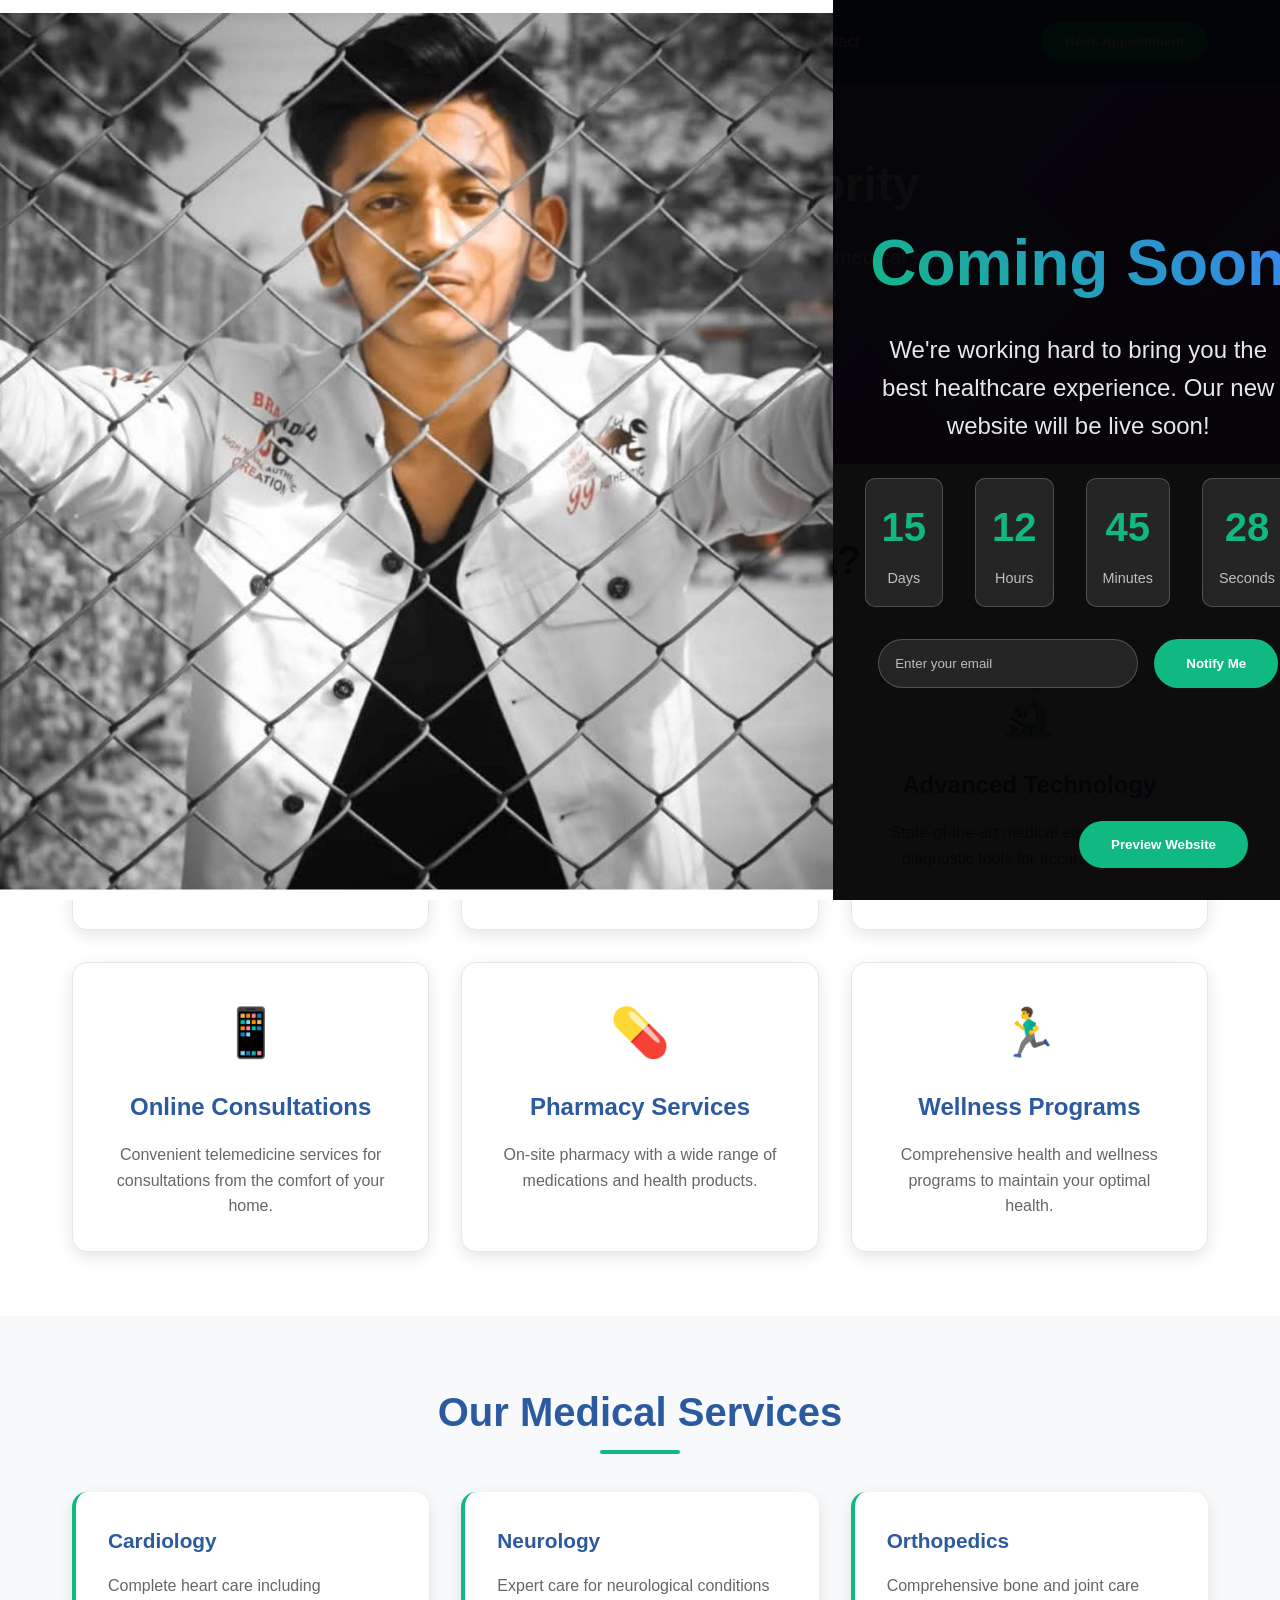
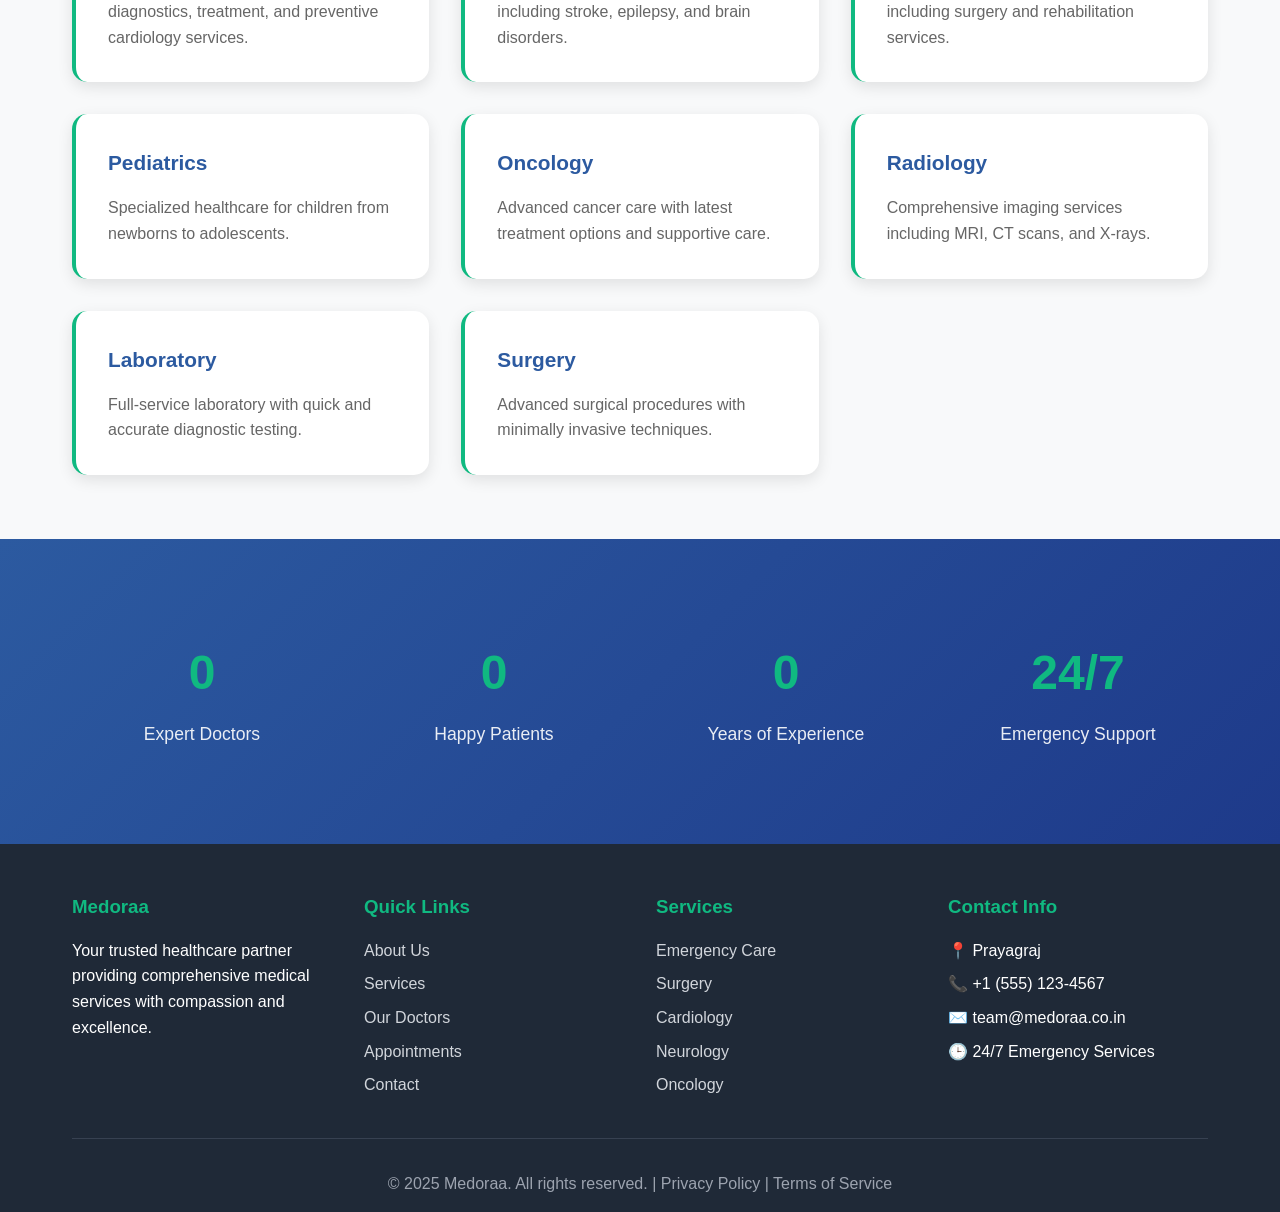
==== commit 0f989987: "Update index.html" ====
--- a/index.html
+++ b/index.html
@@ -788,7 +788,7 @@
         }
 
         function togglePreview() {
-            isPreviewMode = isPreviewMode;
+            isPreviewMode = !isPreviewMode;
             overlay.style.display = isPreviewMode ? 'none' : 'flex';
             
             const btn = document.querySelector('.preview-btn');
